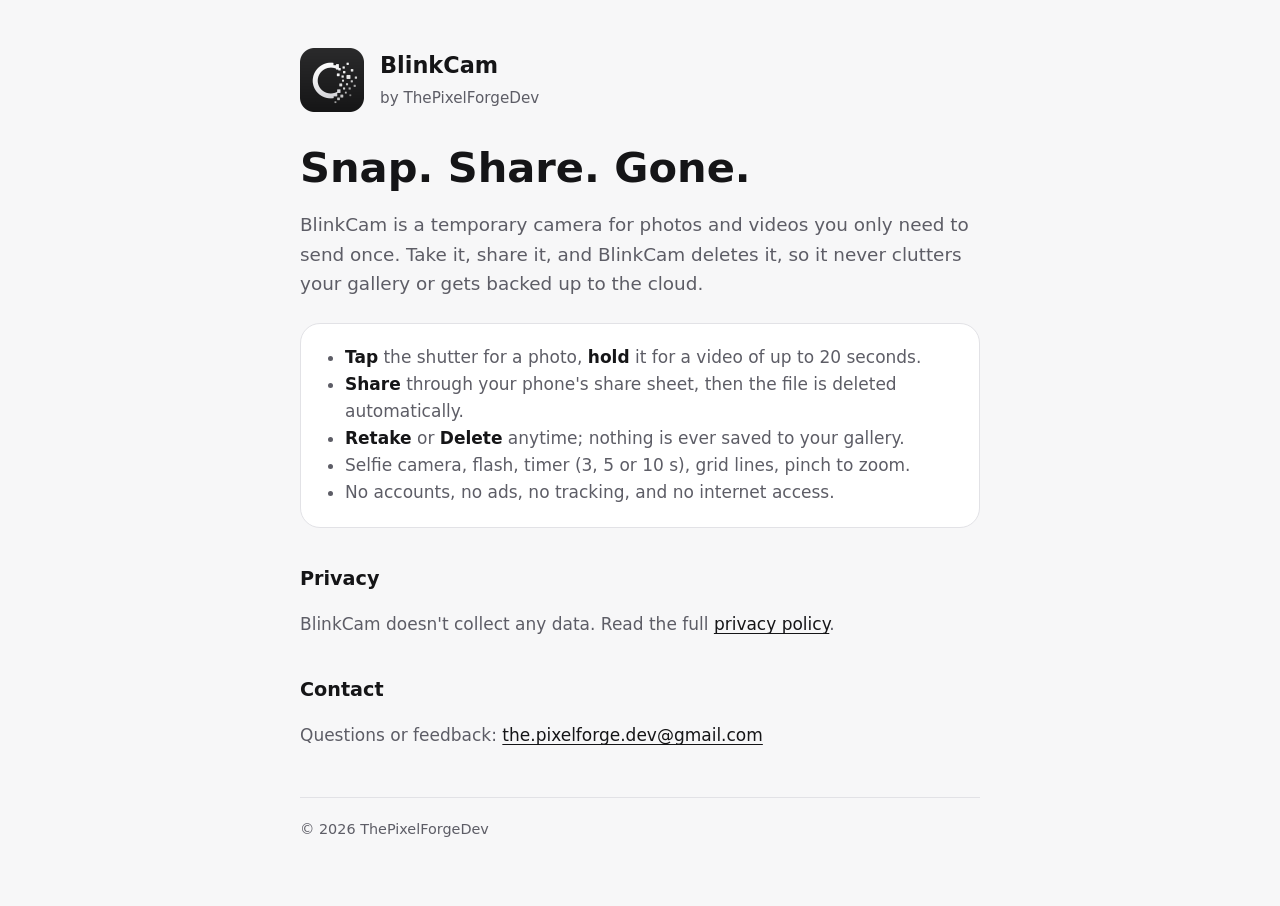
==== blinkcam/index.html @ a5ab13d2 "Add BlinkCam app page and privacy policy under /blinkcam/ Co-Authored-By: Claude Opus 5.5 <noreply@a" ====
<!doctype html>
<html lang="en">
  <head>
    <meta charset="utf-8" />
    <meta name="viewport" content="width=device-width, initial-scale=1" />
    <title>BlinkCam</title>
    <meta
      name="description"
      content="BlinkCam is a temporary camera: snap a photo or video, share it, and it's gone. Nothing is saved to your gallery or backed up."
    />
    <link rel="icon" href="icon.png" />
    <link rel="stylesheet" href="style.css" />
  </head>
  <body>
    <main>
      <a class="brand" href="./">
        <img src="icon.png" alt="" />
        <div>
          <strong>BlinkCam</strong>
          <span>by ThePixelForgeDev</span>
        </div>
      </a>

      <h1>Snap. Share. Gone.</h1>
      <p class="lead">
        BlinkCam is a temporary camera for photos and videos you only need to
        send once. Take it, share it, and BlinkCam deletes it, so it never
        clutters your gallery or gets backed up to the cloud.
      </p>

      <div class="card">
        <ul>
          <li><strong>Tap</strong> the shutter for a photo, <strong>hold</strong> it for a video of up to 20 seconds.</li>
          <li><strong>Share</strong> through your phone's share sheet, then the file is deleted automatically.</li>
          <li><strong>Retake</strong> or <strong>Delete</strong> anytime; nothing is ever saved to your gallery.</li>
          <li>Selfie camera, flash, timer (3, 5 or 10 s), grid lines, pinch to zoom.</li>
          <li>No accounts, no ads, no tracking, and no internet access.</li>
        </ul>
      </div>

      <h2>Privacy</h2>
      <p>
        BlinkCam doesn't collect any data. Read the full
        <a href="privacy/">privacy policy</a>.
      </p>

      <h2>Contact</h2>
      <p>
        Questions or feedback:
        <a href="mailto:the.pixelforge.dev@gmail.com">the.pixelforge.dev@gmail.com</a>
      </p>

      <footer>© 2026 ThePixelForgeDev</footer>
    </main>
  </body>
</html>
---- blinkcam/style.css ----
:root {
  --bg: #121214;
  --surface: #1c1c1f;
  --text: #f2f2f4;
  --muted: #a5a5ad;
  --line: #2c2c31;
  --accent: #ffffff;
  color-scheme: dark;
}

@media (prefers-color-scheme: light) {
  :root {
    --bg: #f7f7f8;
    --surface: #ffffff;
    --text: #151517;
    --muted: #5d5d66;
    --line: #e2e2e6;
    --accent: #151517;
    color-scheme: light;
  }
}

* {
  box-sizing: border-box;
}

body {
  margin: 0;
  background: var(--bg);
  color: var(--text);
  font: 17px/1.6 system-ui, -apple-system, "Segoe UI", Roboto, sans-serif;
}

main {
  max-width: 720px;
  margin: 0 auto;
  padding: 48px 20px 64px;
}

a {
  color: var(--accent);
  text-underline-offset: 3px;
}

.brand {
  display: flex;
  align-items: center;
  gap: 16px;
  margin-bottom: 32px;
  color: inherit;
  text-decoration: none;
}

.brand img {
  width: 64px;
  height: 64px;
}

.brand strong {
  display: block;
  font-size: 1.4rem;
}

.brand span {
  color: var(--muted);
  font-size: 0.95rem;
}

h1 {
  font-size: clamp(1.9rem, 6vw, 2.6rem);
  line-height: 1.15;
  margin: 0 0 12px;
}

h2 {
  font-size: 1.2rem;
  margin: 36px 0 8px;
}

p,
li {
  color: var(--muted);
}

strong {
  color: var(--text);
}

.lead {
  font-size: 1.15rem;
}

.card {
  background: var(--surface);
  border: 1px solid var(--line);
  border-radius: 20px;
  padding: 20px 24px;
  margin: 24px 0;
}

.card ul {
  margin: 0;
  padding-left: 20px;
}

footer {
  margin-top: 48px;
  padding-top: 20px;
  border-top: 1px solid var(--line);
  color: var(--muted);
  font-size: 0.9rem;
}
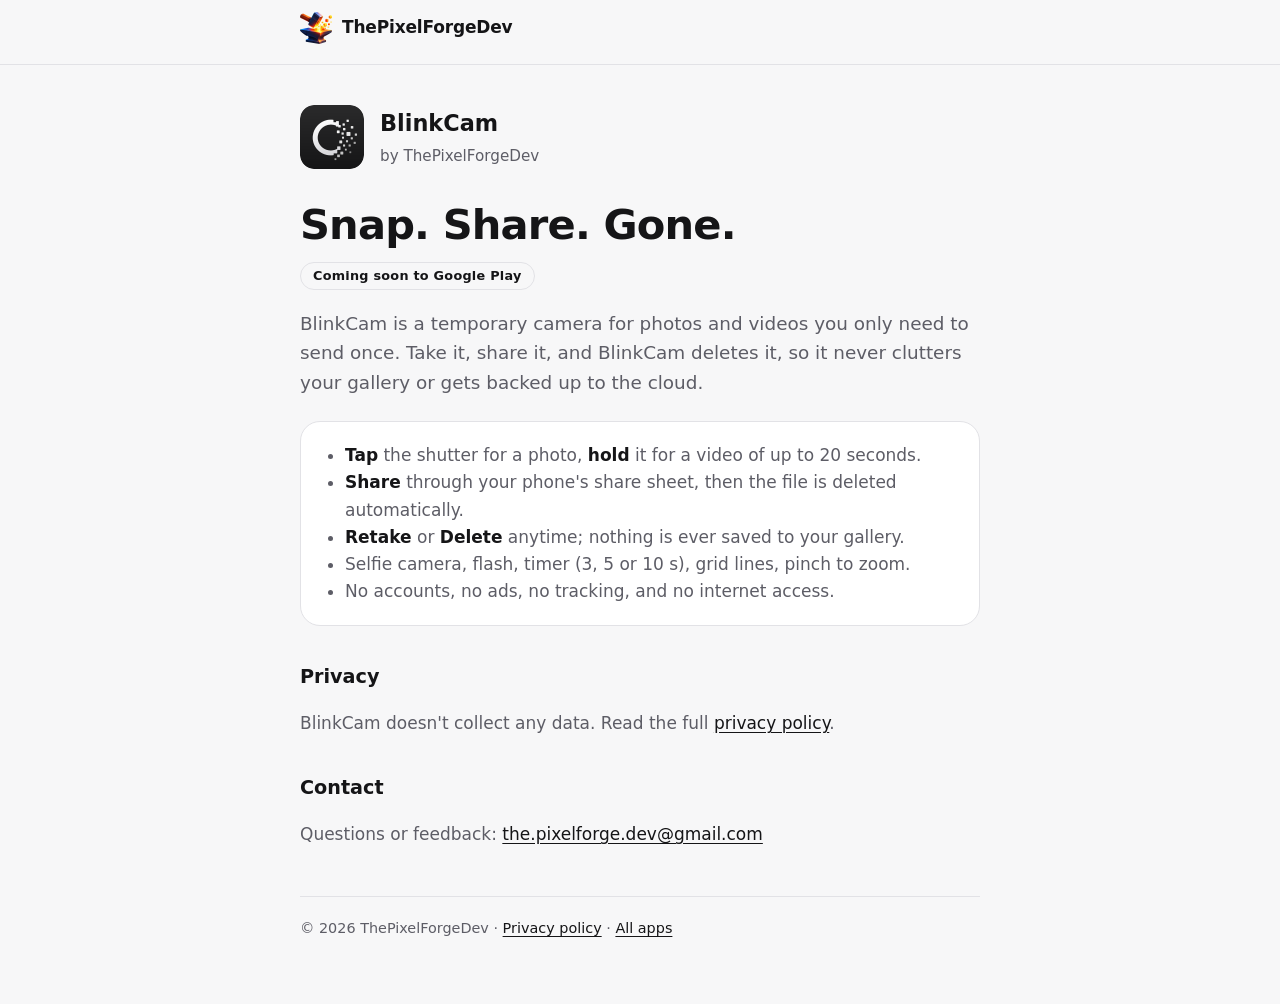
==== commit 021a2099: "Add ThePixelForgeDev home page and shared site style - Home page with intro, app list (BlinkCam, com" ====
--- a/blinkcam/index.html
+++ b/blinkcam/index.html
@@ -9,12 +9,23 @@
       content="BlinkCam is a temporary camera: snap a photo or video, share it, and it's gone. Nothing is saved to your gallery or backed up."
     />
     <link rel="icon" href="icon.png" />
-    <link rel="stylesheet" href="style.css" />
+    <link rel="apple-touch-icon" href="../assets/apple-touch-icon.png" />
+    <link rel="stylesheet" href="../assets/site.css" />
   </head>
   <body>
-    <main>
-      <a class="brand" href="./">
-        <img src="icon.png" alt="" />
+    <a class="skip-link" href="#content">Skip to content</a>
+    <header class="site-header">
+      <div class="site-header-inner">
+        <a class="wordmark" href="../">
+          <img src="../assets/logo.png" alt="" width="32" height="32" />
+          ThePixelForgeDev
+        </a>
+      </div>
+    </header>
+
+    <main id="content">
+      <a class="brand" href="./" aria-current="page">
+        <img src="icon.png" alt="" width="64" height="64" />
         <div>
           <strong>BlinkCam</strong>
           <span>by ThePixelForgeDev</span>
@@ -22,6 +33,7 @@
       </a>
 
       <h1>Snap. Share. Gone.</h1>
+      <p class="app-status"><span class="badge">Coming soon to Google Play</span></p>
       <p class="lead">
         BlinkCam is a temporary camera for photos and videos you only need to
         send once. Take it, share it, and BlinkCam deletes it, so it never
@@ -50,7 +62,11 @@
         <a href="mailto:the.pixelforge.dev@gmail.com">the.pixelforge.dev@gmail.com</a>
       </p>
 
-      <footer>© 2026 ThePixelForgeDev</footer>
+      <footer>
+        © 2026 ThePixelForgeDev ·
+        <a href="privacy/">Privacy policy</a> ·
+        <a href="../">All apps</a>
+      </footer>
     </main>
   </body>
 </html>
--- a/assets/site.css
+++ b/assets/site.css
@@ -0,0 +1,335 @@
+/* ThePixelForgeDev shared site style.
+   Dark monochrome by default, light theme via prefers-color-scheme.
+   No external fonts or resources. */
+
+:root {
+  --bg: #121214;
+  --surface: #1c1c1f;
+  --surface-hover: #232327;
+  --text: #f2f2f4;
+  --muted: #a5a5ad;
+  --line: #2c2c31;
+  --accent: #ffffff;
+  --radius: 20px;
+  --width: 720px;
+  color-scheme: dark;
+}
+
+@media (prefers-color-scheme: light) {
+  :root {
+    --bg: #f7f7f8;
+    --surface: #ffffff;
+    --surface-hover: #f0f0f2;
+    --text: #151517;
+    --muted: #5d5d66;
+    --line: #e2e2e6;
+    --accent: #151517;
+    color-scheme: light;
+  }
+}
+
+* {
+  box-sizing: border-box;
+}
+
+body {
+  margin: 0;
+  background: var(--bg);
+  color: var(--text);
+  font: 17px/1.6 system-ui, -apple-system, "Segoe UI", Roboto, sans-serif;
+  overflow-wrap: break-word;
+}
+
+a {
+  color: var(--accent);
+  text-underline-offset: 3px;
+}
+
+a:focus-visible {
+  outline: 2px solid var(--accent);
+  outline-offset: 3px;
+  border-radius: 6px;
+}
+
+img {
+  max-width: 100%;
+}
+
+.skip-link {
+  position: absolute;
+  left: 16px;
+  top: -48px;
+  padding: 8px 14px;
+  background: var(--surface);
+  border: 1px solid var(--line);
+  border-radius: 10px;
+}
+
+.skip-link:focus {
+  top: 12px;
+}
+
+/* ---------- Site header ---------- */
+
+.site-header {
+  border-bottom: 1px solid var(--line);
+}
+
+.site-header-inner {
+  max-width: var(--width);
+  margin: 0 auto;
+  padding: 12px 20px;
+}
+
+.wordmark {
+  display: inline-flex;
+  align-items: center;
+  gap: 10px;
+  color: var(--text);
+  font-weight: 700;
+  text-decoration: none;
+  letter-spacing: -0.01em;
+}
+
+.wordmark img {
+  width: 32px;
+  height: 32px;
+}
+
+/* ---------- Page layout ---------- */
+
+main {
+  max-width: var(--width);
+  margin: 0 auto;
+  padding: 40px 20px 64px;
+}
+
+h1 {
+  font-size: clamp(1.9rem, 6vw, 2.6rem);
+  line-height: 1.15;
+  letter-spacing: -0.02em;
+  text-wrap: balance;
+  margin: 0 0 12px;
+}
+
+h2 {
+  font-size: 1.2rem;
+  margin: 36px 0 8px;
+}
+
+p,
+li {
+  color: var(--muted);
+}
+
+strong {
+  color: var(--text);
+}
+
+.lead {
+  font-size: 1.15rem;
+}
+
+.card {
+  background: var(--surface);
+  border: 1px solid var(--line);
+  border-radius: var(--radius);
+  padding: 20px 24px;
+  margin: 24px 0;
+}
+
+.card ul {
+  margin: 0;
+  padding-left: 20px;
+}
+
+.card > p:first-child {
+  margin-top: 0;
+}
+
+.card > p:last-child {
+  margin-bottom: 0;
+}
+
+/* ---------- Home: intro ---------- */
+
+.intro {
+  display: flex;
+  align-items: center;
+  gap: 24px;
+  margin-bottom: 8px;
+}
+
+.intro img {
+  flex: none;
+  width: 112px;
+  height: 112px;
+}
+
+.intro p {
+  margin: 0;
+}
+
+@media (max-width: 520px) {
+  .intro {
+    flex-direction: column;
+    align-items: flex-start;
+    gap: 16px;
+  }
+
+  .intro img {
+    width: 88px;
+    height: 88px;
+  }
+}
+
+.section-title {
+  margin-top: 48px;
+}
+
+/* ---------- Home: app cards ---------- */
+
+.app-list {
+  display: grid;
+  grid-template-columns: repeat(auto-fit, minmax(280px, 1fr));
+  gap: 16px;
+  margin: 16px 0 0;
+  padding: 0;
+  list-style: none;
+}
+
+.app-card {
+  display: flex;
+  gap: 20px;
+  height: 100%;
+  background: var(--surface);
+  border: 1px solid var(--line);
+  border-radius: var(--radius);
+  padding: 24px;
+  color: var(--text);
+  transition: background-color 0.15s, border-color 0.15s;
+}
+
+.app-card:hover,
+.app-card:focus-within {
+  background: var(--surface-hover);
+  border-color: var(--muted);
+}
+
+.app-card > img {
+  flex: none;
+  width: 72px;
+  height: 72px;
+  border-radius: 16px;
+}
+
+.app-card h3 {
+  margin: 0;
+  font-size: 1.25rem;
+  line-height: 1.3;
+}
+
+.app-card h3 a {
+  color: inherit;
+  text-decoration: none;
+}
+
+.app-card h3 a:hover {
+  text-decoration: underline;
+}
+
+.app-card .tagline {
+  margin: 2px 0 10px;
+  color: var(--text);
+  font-weight: 500;
+}
+
+.app-card .summary {
+  margin: 0 0 14px;
+}
+
+.app-card .links {
+  display: flex;
+  flex-wrap: wrap;
+  gap: 6px 18px;
+  margin: 12px 0 0;
+  font-size: 0.95rem;
+}
+
+@media (max-width: 420px) {
+  .app-card {
+    flex-direction: column;
+    gap: 14px;
+    padding: 20px;
+  }
+
+  .app-card > img {
+    width: 64px;
+    height: 64px;
+  }
+}
+
+/* Status badge: "Coming soon", later replaced by a store link. */
+.badge {
+  display: inline-block;
+  padding: 3px 12px;
+  border: 1px solid var(--line);
+  border-radius: 999px;
+  background: var(--bg);
+  color: var(--text);
+  font-size: 0.8rem;
+  font-weight: 600;
+  letter-spacing: 0.02em;
+  line-height: 1.6;
+}
+
+/* ---------- App pages ---------- */
+
+.brand {
+  display: flex;
+  align-items: center;
+  gap: 16px;
+  margin-bottom: 32px;
+  color: inherit;
+  text-decoration: none;
+}
+
+.brand img {
+  width: 64px;
+  height: 64px;
+  border-radius: 14px;
+}
+
+.brand strong {
+  display: block;
+  font-size: 1.4rem;
+}
+
+.brand span {
+  color: var(--muted);
+  font-size: 0.95rem;
+}
+
+.app-status {
+  margin: 0 0 16px;
+}
+
+/* ---------- Footer ---------- */
+
+footer {
+  margin-top: 48px;
+  padding-top: 20px;
+  border-top: 1px solid var(--line);
+  color: var(--muted);
+  font-size: 0.9rem;
+}
+
+footer a {
+  white-space: nowrap;
+}
+
+@media (prefers-reduced-motion: reduce) {
+  .app-card {
+    transition: none;
+  }
+}
